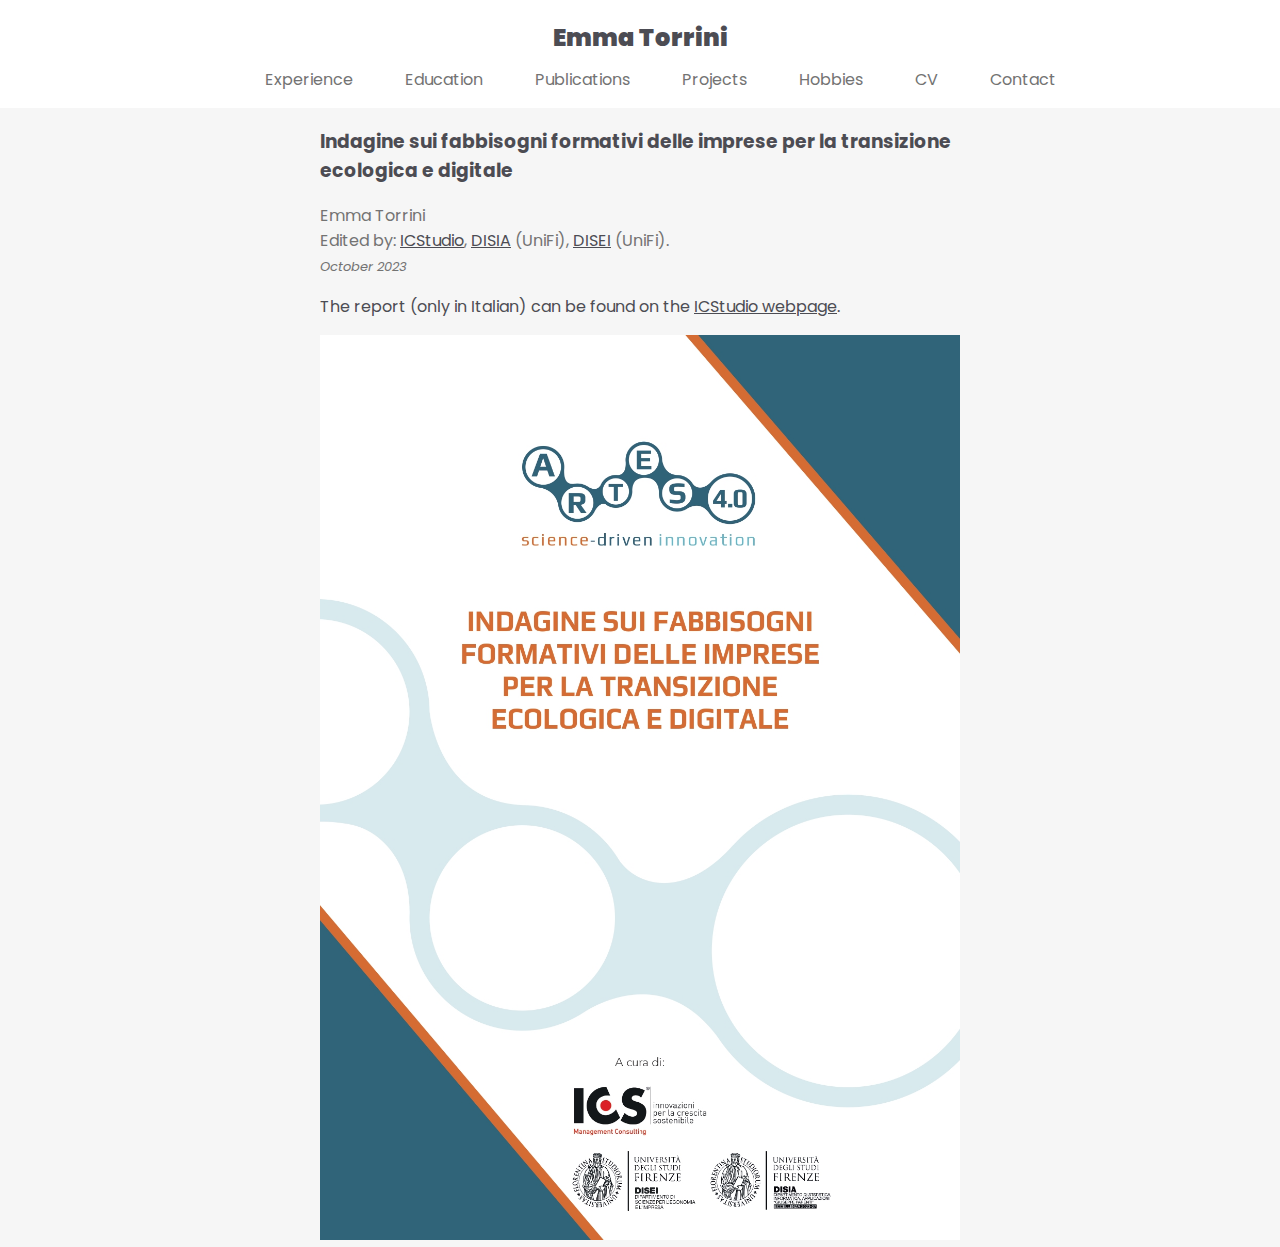
==== pages/artes-fabbform/artes-fabbform.html @ 738a7b04 "added content to sections" ====
<!DOCTYPE html>
<html lang="en">
<head>
    <meta charset="UTF-8">
    <meta name="viewport" content="width=device-width, initial-scale=1.0">
    <!--Page title-->
    <title>Emma Torrini</title>
    <!--Link to CSS file-->
    <link rel="stylesheet" href="./artes-fabbform.css">
    <!--Link to Poppins font-->
    <link href='https://fonts.googleapis.com/css?family=Poppins' rel='stylesheet'>
    <!--Link to have FA4 icons-->
    <link rel="stylesheet" href="https://cdnjs.cloudflare.com/ajax/libs/font-awesome/4.7.0/css/font-awesome.min.css">
</head>
<body>

    <!--NAVIGATION BAR-->
    <header>
        <li id="name"><a href="../../index.html#headshot" onclick=hideSidebar()><h2><strong>Emma Torrini</strong></h2></a></li>
        <nav>
            <!--Vertical navbar (smaller screens)-->
            <ul class="side-bar">
                <li onclick=hideSidebar()><a href="#"><i class="fa fa-remove"></i></a></li>
                <li><a href="../../index.html#experience" onclick=hideSidebar()>Experience</a></li>
                <li><a href="../../index.html#education" onclick=hideSidebar()>Education</a></li>
                <li><a href="../../index.html#publications" onclick=hideSidebar()>Publications</a></li>
                <li><a href="../../index.html#projects" onclick=hideSidebar()>Projects</a></li>
                <li><a href="../../index.html#hobbies" onclick=hideSidebar()>Hobbies</a></li>
                <li><a href="../../index.html#" onclick=hideSidebar()>CV</a></li>
                <li><a href="../../index.html#" onclick=hideSidebar()>Contact</a></li>
            </ul>
            <!--Horizontal navbar (wider screens)-->
            <ul>
                <li class="hide-on-mobile"><a href="../../index.html#experience">Experience</a></li>
                <li class="hide-on-mobile"><a href="../../index.html#education">Education</a></li>
                <li class="hide-on-mobile"><a href="../../index.html#publications">Publications</a></li>
                <li class="hide-on-mobile"><a href="../../index.html#projects">Projects</a></li>
                <li class="hide-on-mobile"><a href="../../index.html#hobbies">Hobbies</a></li>
                <li class="hide-on-mobile"><a href="../../index.html#">CV</a></li>
                <li class="hide-on-mobile"><a href="../../index.html#">Contact</a></li>
                <li class="menu-button" onclick=showSidebar()><a href="#"><i class="fa fa-navicon"></i></a></li>
            </ul>
        </nav>
    </header>

    <div class="text">
        <h3>Indagine sui fabbisogni formativi delle imprese per la transizione ecologica e digitale</h3>
        <p class="authors">
            Emma Torrini <br>
            Edited by: <a href="https://ics.it/">ICStudio</a>, <a href="https://www.disia.unifi.it/">DISIA</a> (UniFi), <a href="https://www.disei.unifi.it/">DISEI</a> (UniFi). <br>
            <em>October 2023</em>
        </p>
        <p>
            The report (only in Italian) can be found on the <a href="https://ics.it/report-dellindagine-sui-fabbisogni-formativi-per-la-transizione-ecologica-e-digitale-delle-imprese/?_gl=1*1vxgxuh*_ga*MTg4MDMwMTU0Ni4xNzAyMzA1Mzk5*_up*MQ" target="_blank">ICStudio webpage</a>.
        </p>
        <img class="image"
        src="artes-fabbform.jpg" alt="ARTES report first page">
    </div>
    
    <script>
        function showSidebar() {
            const sidebar = document.querySelector('.side-bar')
            sidebar.style.display = 'flex'
        }
        function hideSidebar() {
            const sidebar = document.querySelector('.side-bar')
            sidebar.style.display = 'none'
        }
    </script>
</body>
</html>
---- pages/artes-fabbform/artes-fabbform.css ----
body{
    min-height: 100vh;
    background-color: #f6f6f6;
    color: #4c4c53;
    font-family: 'Poppins', sans-serif;
    margin: 0;
    border: 0;
    padding: 0;
    width: 100%;
}

a {
    color: #4c4c53;
}

/*--- Navigation bar (start) ---*/

header {
    background-color: #ffffff;
    display: flex;
    flex-direction: column;
    align-items: center;
    width: 100%;
    position: sticky; top: 0;
    z-index: 999;
}

#name li, #name a {
    font-family: "Poppins", sans-serif;
    color: #4c4c53;
    text-decoration: none;
}

#name {
    list-style: none;
    margin-bottom: -1.5rem;
}

#name:hover {
    cursor: pointer;
}

nav li, nav a {
    font-family: "Poppins", sans-serif;
    color: #737373;
    text-decoration: none;
}

nav ul {
    list-style: none;
}

nav li {
    display: inline-block;
    padding: 0rem 1.5rem;
    color: #737373;
    text-decoration: none;
}

nav li a {
    transition: all 0.3s ease 0s;
}

nav li a:hover {
    font-weight: bold;
}

/* Navigation bar (end) */

/* Responsive navigation bar (start) */

.side-bar {
    position: fixed;
    top: 0;
    right: 0;
    height: 100vh;
    width: 250px;
    z-index: 999;
    background-color: #ffffff;
    display: none;
    flex-direction: column;
    align-items: flex-start;
    justify-content: flex-start;
    gap: 1rem;
}

.side-bar li {
    width: 100%;
}

.side-bar a {
    width: 100%;
}

.menu-button {
    display: none;
}

@media (max-width: 1000px) {
    .hide-on-mobile {
        display: none;
    }
    .menu-button {
        display: block;
    }
    header {
        flex-direction: row;
        align-items: center;
    }
    #name {
        margin-right: auto;
        margin-left: 1.5rem;
    }
}

/* Responsive navigation bar (end) */

/* Text (start) */

.text {
    width: 50%;
    margin: auto;
}

.authors {
    color: #737373;
}

.authors > em {
    font-size: small;
}

/* Text (end) */

/* Image (start) */

.image {
    width: 100%;
}

/* Image (end) */
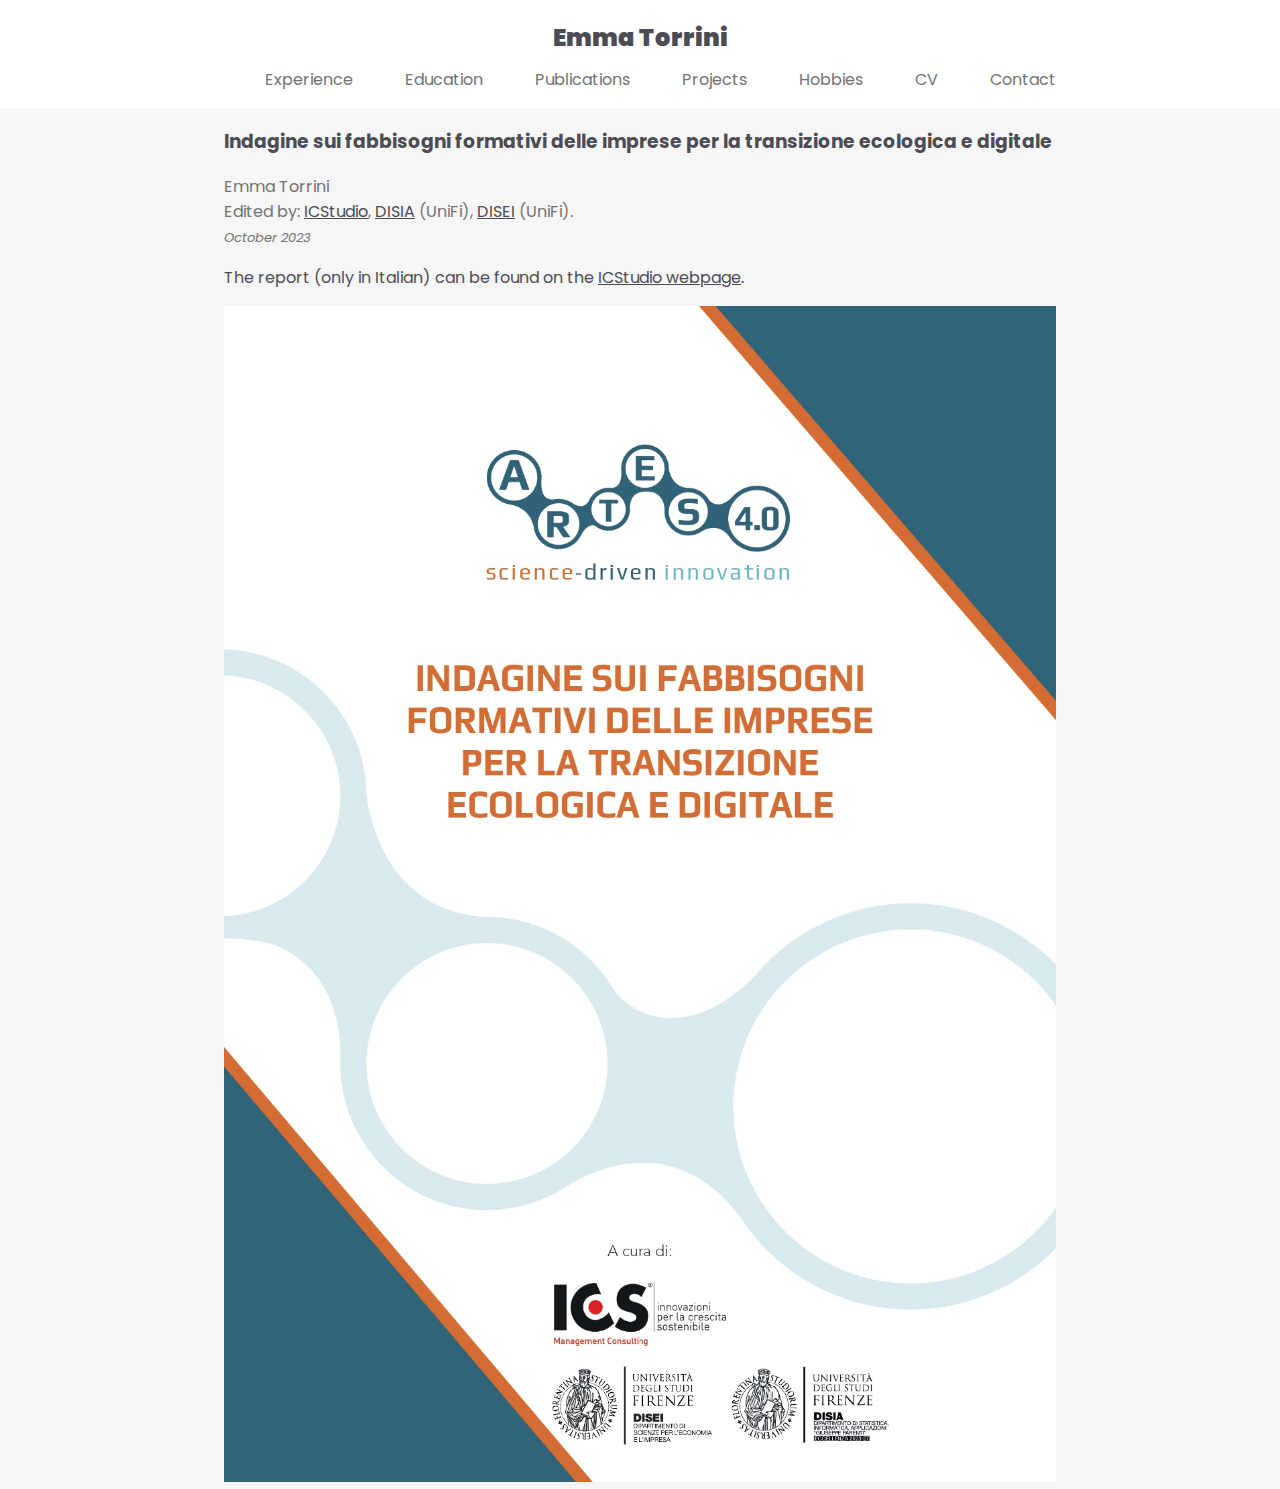
==== commit 91793a36: "reactive" ====
--- a/pages/artes-fabbform/artes-fabbform.html
+++ b/pages/artes-fabbform/artes-fabbform.html
@@ -26,18 +26,18 @@
                 <li><a href="../../index.html#publications" onclick=hideSidebar()>Publications</a></li>
                 <li><a href="../../index.html#projects" onclick=hideSidebar()>Projects</a></li>
                 <li><a href="../../index.html#hobbies" onclick=hideSidebar()>Hobbies</a></li>
-                <li><a href="../../index.html#" onclick=hideSidebar()>CV</a></li>
-                <li><a href="../../index.html#" onclick=hideSidebar()>Contact</a></li>
+                <li><a href="../../index.html#cv" onclick=hideSidebar()>CV</a></li>
+                <li><a href="../../index.html#contact" onclick=hideSidebar()>Contact</a></li>
             </ul>
             <!--Horizontal navbar (wider screens)-->
-            <ul>
+            <ul id="horizontal-bar">
                 <li class="hide-on-mobile"><a href="../../index.html#experience">Experience</a></li>
                 <li class="hide-on-mobile"><a href="../../index.html#education">Education</a></li>
                 <li class="hide-on-mobile"><a href="../../index.html#publications">Publications</a></li>
                 <li class="hide-on-mobile"><a href="../../index.html#projects">Projects</a></li>
                 <li class="hide-on-mobile"><a href="../../index.html#hobbies">Hobbies</a></li>
-                <li class="hide-on-mobile"><a href="../../index.html#">CV</a></li>
-                <li class="hide-on-mobile"><a href="../../index.html#">Contact</a></li>
+                <li class="hide-on-mobile"><a href="../../index.html#cv">CV</a></li>
+                <li class="hide-on-mobile"><a href="../../index.html#contact">Contact</a></li>
                 <li class="menu-button" onclick=showSidebar()><a href="#"><i class="fa fa-navicon"></i></a></li>
             </ul>
         </nav>
--- a/pages/artes-fabbform/artes-fabbform.css
+++ b/pages/artes-fabbform/artes-fabbform.css
@@ -13,6 +13,8 @@
     color: #4c4c53;
 }
 
+/*--- NAVIGATION BAR ---*/
+
 /*--- Navigation bar (start) ---*/
 
 header {
@@ -26,7 +28,7 @@
 }
 
 #name li, #name a {
-    font-family: "Poppins", sans-serif;
+    font-family: 'Poppins', sans-serif;
     color: #4c4c53;
     text-decoration: none;
 }
@@ -49,6 +51,10 @@
 nav ul {
     list-style: none;
 }
+
+ul#horizontal-bar .active {
+    font-weight: bold;
+} 
 
 nav li {
     display: inline-block;
@@ -74,7 +80,7 @@
     top: 0;
     right: 0;
     height: 100vh;
-    width: 250px;
+    width: 200px;
     z-index: 999;
     background-color: #ffffff;
     display: none;
@@ -110,6 +116,7 @@
     #name {
         margin-right: auto;
         margin-left: 1.5rem;
+        margin-bottom: 0rem;
     }
 }
 
@@ -118,7 +125,7 @@
 /* Text (start) */
 
 .text {
-    width: 50%;
+    width: 65%;
     margin: auto;
 }
 
@@ -138,4 +145,15 @@
     width: 100%;
 }
 
-/* Image (end) */+/* Image (end) */
+
+
+/*------------------*/
+/*--- RESPONSIVE ---*/
+/*------------------*/
+
+@media (max-width: 1000px) {
+    .text{
+        width: 80%;
+    }
+}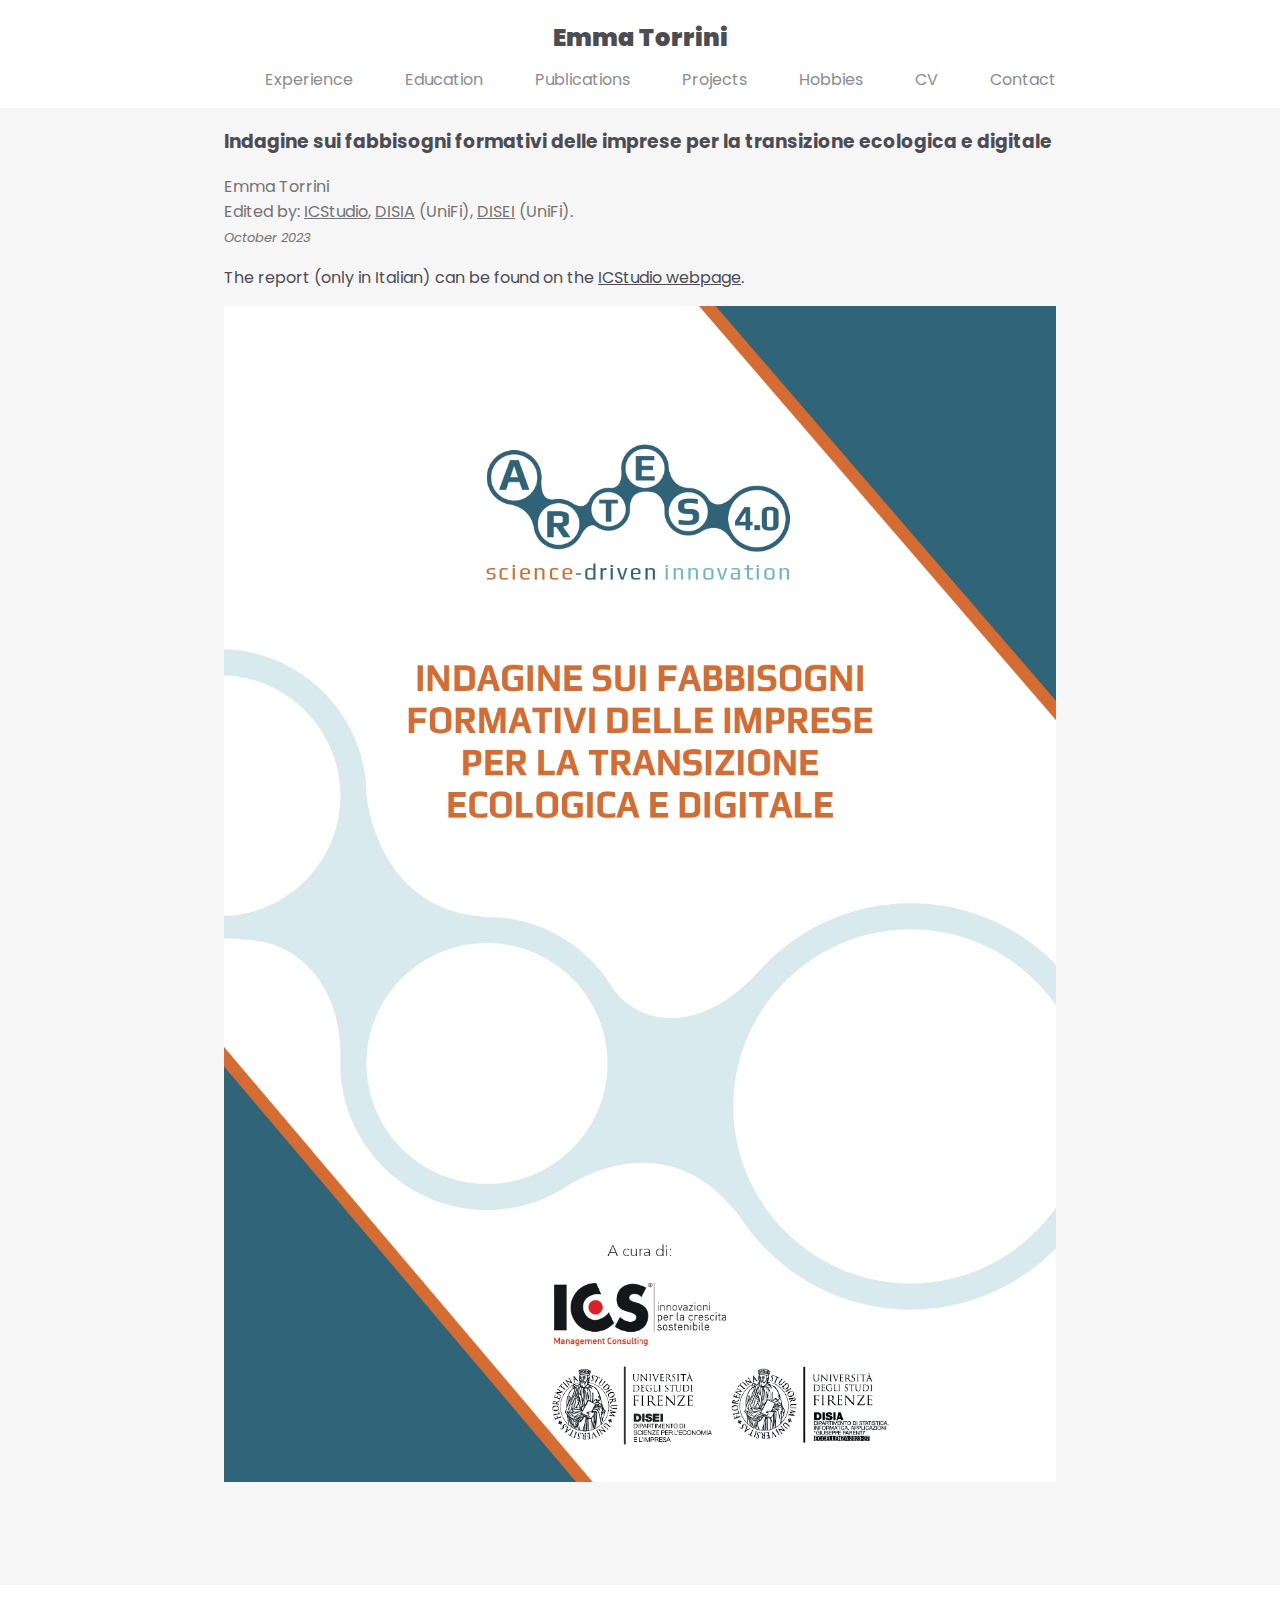
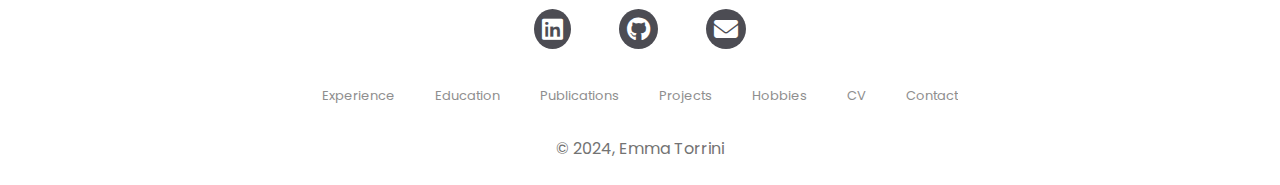
==== commit 812d8476: "added footer" ====
--- a/pages/artes-fabbform/artes-fabbform.html
+++ b/pages/artes-fabbform/artes-fabbform.html
@@ -11,34 +11,38 @@
     <link href='https://fonts.googleapis.com/css?family=Poppins' rel='stylesheet'>
     <!--Link to have FA4 icons-->
     <link rel="stylesheet" href="https://cdnjs.cloudflare.com/ajax/libs/font-awesome/4.7.0/css/font-awesome.min.css">
+    <!--Link to FA6 icons-->
+    <link rel="stylesheet" href="https://cdnjs.cloudflare.com/ajax/libs/font-awesome/6.5.1/css/all.min.css">
+    <!--Link to Google icons-->
+    <link href="https://fonts.googleapis.com/icon?family=Material+Icons" rel="stylesheet">
 </head>
 <body>
 
     <!--NAVIGATION BAR-->
     <header>
-        <li id="name"><a href="../../index.html#headshot" onclick=hideSidebar()><h2><strong>Emma Torrini</strong></h2></a></li>
+        <li id="name"><a href="../../#headshot" onclick=hideSidebar()><h2><strong>Emma Torrini</strong></h2></a></li>
         <nav>
             <!--Vertical navbar (smaller screens)-->
             <ul class="side-bar">
-                <li onclick=hideSidebar()><a href="#"><i class="fa fa-remove"></i></a></li>
-                <li><a href="../../index.html#experience" onclick=hideSidebar()>Experience</a></li>
-                <li><a href="../../index.html#education" onclick=hideSidebar()>Education</a></li>
-                <li><a href="../../index.html#publications" onclick=hideSidebar()>Publications</a></li>
-                <li><a href="../../index.html#projects" onclick=hideSidebar()>Projects</a></li>
-                <li><a href="../../index.html#hobbies" onclick=hideSidebar()>Hobbies</a></li>
-                <li><a href="../../index.html#cv" onclick=hideSidebar()>CV</a></li>
-                <li><a href="../../index.html#contact" onclick=hideSidebar()>Contact</a></li>
+                <li onclick=hideSidebar()><a href="javascript:void(0)"><i class="fa fa-remove"></i></a></li>
+                <li><a href="../../#experience" onclick=hideSidebar()>Experience</a></li>
+                <li><a href="../../#education" onclick=hideSidebar()>Education</a></li>
+                <li><a href="../../#publications" onclick=hideSidebar()>Publications</a></li>
+                <li><a href="../../#projects" onclick=hideSidebar()>Projects</a></li>
+                <li><a href="../../#hobbies" onclick=hideSidebar()>Hobbies</a></li>
+                <li><a href="../../#cv" onclick=hideSidebar()>CV</a></li>
+                <li><a href="#contact" onclick=hideSidebar()>Contact</a></li>
             </ul>
             <!--Horizontal navbar (wider screens)-->
             <ul id="horizontal-bar">
-                <li class="hide-on-mobile"><a href="../../index.html#experience">Experience</a></li>
-                <li class="hide-on-mobile"><a href="../../index.html#education">Education</a></li>
-                <li class="hide-on-mobile"><a href="../../index.html#publications">Publications</a></li>
-                <li class="hide-on-mobile"><a href="../../index.html#projects">Projects</a></li>
-                <li class="hide-on-mobile"><a href="../../index.html#hobbies">Hobbies</a></li>
-                <li class="hide-on-mobile"><a href="../../index.html#cv">CV</a></li>
-                <li class="hide-on-mobile"><a href="../../index.html#contact">Contact</a></li>
-                <li class="menu-button" onclick=showSidebar()><a href="#"><i class="fa fa-navicon"></i></a></li>
+                <li class="hide-on-mobile"><a href="../../#experience">Experience</a></li>
+                <li class="hide-on-mobile"><a href="../../#education">Education</a></li>
+                <li class="hide-on-mobile"><a href="../../#publications">Publications</a></li>
+                <li class="hide-on-mobile"><a href="../../#projects">Projects</a></li>
+                <li class="hide-on-mobile"><a href="../../#hobbies">Hobbies</a></li>
+                <li class="hide-on-mobile"><a href="../../#cv">CV</a></li>
+                <li class="hide-on-mobile"><a href="#contact">Contact</a></li>
+                <li class="menu-button" onclick=showSidebar()><a href="javascript:void(0)"><i class="fa fa-navicon"></i></a></li>
             </ul>
         </nav>
     </header>
@@ -56,6 +60,31 @@
         <img class="image"
         src="artes-fabbform.jpg" alt="ARTES report first page">
     </div>
+
+    <!--CONTACTS-->
+    <div class="footer-container" id="contact">
+        <footer>
+            <div class="social-icons">
+                <a href="https://www.linkedin.com/in/emmatorrini/" target="_blank"><i class="fa-brands fa-linkedin"></i></a>
+                <a href="https://github.com/emmatorrini" target="_blank"><i class="fa-brands fa-github"></i></a>
+                <a><i id="copyEmail" class="fa-solid fa-envelope"></i></a>
+            </div>
+            <div class="footer-nav">
+                <ul>
+                    <li><a href="../../#experience">Experience</a></li>
+                    <li><a href="../../#education">Education</a></li>
+                    <li><a href="../../#publications">Publications</a></li>
+                    <li><a href="../../#projects">Projects</a></li>
+                    <li><a href="../../#hobbies">Hobbies</a></li>
+                    <li><a href="../../#cv">CV</a></li>
+                    <li><a href="#contact">Contact</a></li>
+                </ul>
+            </div>
+            <div class="footer-bottom">
+                <p>&copy; 2024, Emma Torrini</p>
+            </div>
+        </footer>
+    </div>
     
     <script>
         function showSidebar() {
--- a/pages/artes-fabbform/artes-fabbform.css
+++ b/pages/artes-fabbform/artes-fabbform.css
@@ -10,7 +10,8 @@
 }
 
 a {
-    color: #4c4c53;
+    color: inherit;
+    font-size: inherit;
 }
 
 /*--- NAVIGATION BAR ---*/
@@ -44,7 +45,9 @@
 
 nav li, nav a {
     font-family: "Poppins", sans-serif;
-    color: #737373;
+    color: #4c4c53;
+    opacity: 0.8;
+    transition: 0.5s;
     text-decoration: none;
 }
 
@@ -53,22 +56,20 @@
 }
 
 ul#horizontal-bar .active {
-    font-weight: bold;
+    opacity: 1;
 } 
 
 nav li {
     display: inline-block;
     padding: 0rem 1.5rem;
-    color: #737373;
-    text-decoration: none;
-}
-
-nav li a {
-    transition: all 0.3s ease 0s;
+    color: #4c4c53;
+    opacity: 0.8;
+    transition: 0.5s;
+    text-decoration: none;
 }
 
 nav li a:hover {
-    font-weight: bold;
+    opacity: 1;
 }
 
 /* Navigation bar (end) */
@@ -147,6 +148,80 @@
 
 /* Image (end) */
 
+/*--- FOOTER ---*/
+
+footer {
+    background-color: #ffffff;
+    width: 100%;
+}
+
+.footer-container {
+    padding: 0;
+    margin: 6rem 0 0 0;
+    box-sizing: border-box;
+}
+
+.social-icons {
+    display: flex;
+    justify-content: center;
+}
+
+.social-icons a {
+    text-decoration: none;
+    padding: 8px;
+    background-color: #4c4c53;
+    margin: 1.5rem;
+    border-radius: 50%;
+    text-align: center;
+    line-height: 8px;
+}
+
+.social-icons a i {
+    color: #ffffff;
+    font-size: 1.5rem;
+    cursor: pointer;
+}
+
+.social-icons a:hover {
+    background-color: #ffffff;
+    transition: 0.5s;
+}
+
+.social-icons a:hover i {
+    color: #4c4c53;
+    transition: 0.5s;
+}
+
+.footer-nav {
+    margin: 0px 0 30px 0;
+}
+
+.footer-nav ul {
+    display: flex;
+    justify-content: center;
+    list-style: none;
+    padding-left: 0;
+    font-size: small;
+}
+
+.footer-nav ul li a {
+    margin: 20px;
+    text-decoration: none;
+    color: #737373;
+    opacity: 0.8;
+    transition: 0.5s;
+}
+
+.footer-nav ul li a:hover {
+    opacity: 1;
+}
+
+.footer-bottom {
+    text-align: center;
+    color: #737373;
+    padding-bottom: 0.5rem;
+}
+
 
 /*------------------*/
 /*--- RESPONSIVE ---*/
@@ -156,4 +231,20 @@
     .text{
         width: 80%;
     }
-}+}
+
+/*--- FOOTER (responsive) ---/*
+
+/* Responsive footer (start) */
+
+@media (max-width: 780px) {
+    .footer-nav ul {
+        flex-direction: column;
+    }
+    .footer-nav ul li {
+        text-align: center;
+        margin: 5px;
+    }
+}
+
+/* Responsive footer (end) */